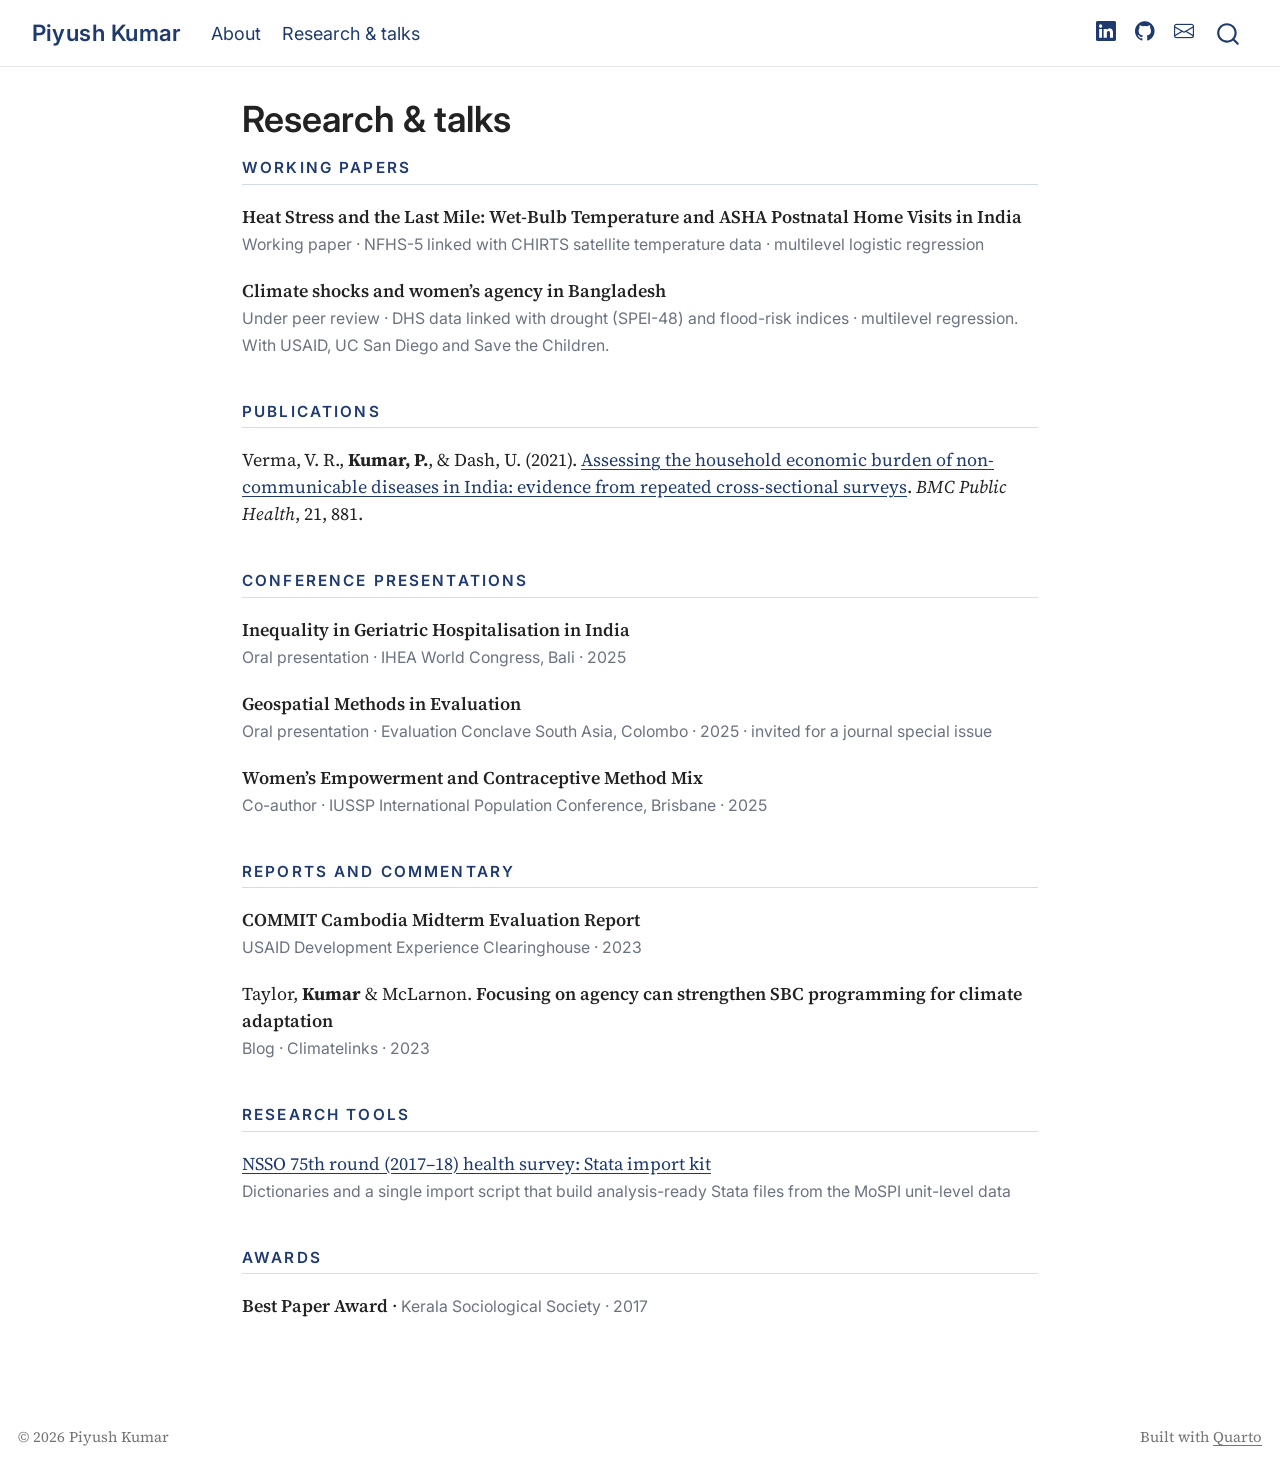
==== docs/research.html @ 0f014c09 "Initial Quarto site: About and Research & talks pages Co-Authored-By: Claude Opus 5.5 <noreply@anthr" ====
<!DOCTYPE html>
<html xmlns="http://www.w3.org/1999/xhtml" lang="en" xml:lang="en"><head>

<meta charset="utf-8">
<meta name="generator" content="quarto-1.6.40">

<meta name="viewport" content="width=device-width, initial-scale=1.0, user-scalable=yes">


<title>Research &amp; talks – Piyush Kumar</title>
<style>
code{white-space: pre-wrap;}
span.smallcaps{font-variant: small-caps;}
div.columns{display: flex; gap: min(4vw, 1.5em);}
div.column{flex: auto; overflow-x: auto;}
div.hanging-indent{margin-left: 1.5em; text-indent: -1.5em;}
ul.task-list{list-style: none;}
ul.task-list li input[type="checkbox"] {
  width: 0.8em;
  margin: 0 0.8em 0.2em -1em; /* quarto-specific, see https://github.com/quarto-dev/quarto-cli/issues/4556 */ 
  vertical-align: middle;
}
</style>


<script src="site_libs/quarto-nav/quarto-nav.js"></script>
<script src="site_libs/quarto-nav/headroom.min.js"></script>
<script src="site_libs/clipboard/clipboard.min.js"></script>
<script src="site_libs/quarto-search/autocomplete.umd.js"></script>
<script src="site_libs/quarto-search/fuse.min.js"></script>
<script src="site_libs/quarto-search/quarto-search.js"></script>
<meta name="quarto:offset" content="./">
<script src="site_libs/quarto-html/quarto.js"></script>
<script src="site_libs/quarto-html/popper.min.js"></script>
<script src="site_libs/quarto-html/tippy.umd.min.js"></script>
<script src="site_libs/quarto-html/anchor.min.js"></script>
<link href="site_libs/quarto-html/tippy.css" rel="stylesheet">
<link href="site_libs/quarto-html/quarto-syntax-highlighting-549806ee2085284f45b00abea8c6df48.css" rel="stylesheet" id="quarto-text-highlighting-styles">
<script src="site_libs/bootstrap/bootstrap.min.js"></script>
<link href="site_libs/bootstrap/bootstrap-icons.css" rel="stylesheet">
<link href="site_libs/bootstrap/bootstrap-50fe339019fc37fffc30a513ca4b3a41.min.css" rel="stylesheet" append-hash="true" id="quarto-bootstrap" data-mode="light">
<script id="quarto-search-options" type="application/json">{
  "location": "navbar",
  "copy-button": false,
  "collapse-after": 3,
  "panel-placement": "end",
  "type": "overlay",
  "limit": 50,
  "keyboard-shortcut": [
    "f",
    "/",
    "s"
  ],
  "show-item-context": false,
  "language": {
    "search-no-results-text": "No results",
    "search-matching-documents-text": "matching documents",
    "search-copy-link-title": "Copy link to search",
    "search-hide-matches-text": "Hide additional matches",
    "search-more-match-text": "more match in this document",
    "search-more-matches-text": "more matches in this document",
    "search-clear-button-title": "Clear",
    "search-text-placeholder": "",
    "search-detached-cancel-button-title": "Cancel",
    "search-submit-button-title": "Submit",
    "search-label": "Search"
  }
}</script>


</head>

<body class="nav-fixed fullcontent">

<div id="quarto-search-results"></div>
  <header id="quarto-header" class="headroom fixed-top">
    <nav class="navbar navbar-expand-lg " data-bs-theme="dark">
      <div class="navbar-container container-fluid">
      <div class="navbar-brand-container mx-auto">
    <a class="navbar-brand" href="./index.html">
    <span class="navbar-title">Piyush Kumar</span>
    </a>
  </div>
            <div id="quarto-search" class="" title="Search"></div>
          <button class="navbar-toggler" type="button" data-bs-toggle="collapse" data-bs-target="#navbarCollapse" aria-controls="navbarCollapse" role="menu" aria-expanded="false" aria-label="Toggle navigation" onclick="if (window.quartoToggleHeadroom) { window.quartoToggleHeadroom(); }">
  <span class="navbar-toggler-icon"></span>
</button>
          <div class="collapse navbar-collapse" id="navbarCollapse">
            <ul class="navbar-nav navbar-nav-scroll me-auto">
  <li class="nav-item">
    <a class="nav-link" href="./index.html"> 
<span class="menu-text">About</span></a>
  </li>  
  <li class="nav-item">
    <a class="nav-link active" href="./research.html" aria-current="page"> 
<span class="menu-text">Research &amp; talks</span></a>
  </li>  
</ul>
            <ul class="navbar-nav navbar-nav-scroll ms-auto">
  <li class="nav-item compact">
    <a class="nav-link" href="https://www.linkedin.com/in/piyush-kumar-767603223"> <i class="bi bi-linkedin" role="img" aria-label="LinkedIn">
</i> 
<span class="menu-text"></span></a>
  </li>  
  <li class="nav-item compact">
    <a class="nav-link" href="https://github.com/piyushkumar-econ"> <i class="bi bi-github" role="img" aria-label="GitHub">
</i> 
<span class="menu-text"></span></a>
  </li>  
  <li class="nav-item compact">
    <a class="nav-link" href="mailto:psh.kumar@outlook.com"> <i class="bi bi-envelope" role="img" aria-label="Email">
</i> 
<span class="menu-text"></span></a>
  </li>  
</ul>
          </div> <!-- /navcollapse -->
            <div class="quarto-navbar-tools">
</div>
      </div> <!-- /container-fluid -->
    </nav>
</header>
<!-- content -->
<div id="quarto-content" class="quarto-container page-columns page-rows-contents page-layout-article page-navbar">
<!-- sidebar -->
<!-- margin-sidebar -->
    
<!-- main -->
<main class="content" id="quarto-document-content">

<header id="title-block-header" class="quarto-title-block default">
<div class="quarto-title">
<h1 class="title">Research &amp; talks</h1>
</div>



<div class="quarto-title-meta">

    
  
    
  </div>
  


</header>


<section id="working-papers" class="level2">
<h2 class="anchored" data-anchor-id="working-papers">Working papers</h2>
<div class="item">
<p><span class="title">Heat Stress and the Last Mile: Wet-Bulb Temperature and ASHA Postnatal Home Visits in India</span><br> <span class="meta">Working paper · NFHS-5 linked with CHIRTS satellite temperature data · multilevel logistic regression</span></p>
</div>
<div class="item">
<p><span class="title">Climate shocks and women’s agency in Bangladesh</span><br> <span class="meta">Under peer review · DHS data linked with drought (SPEI-48) and flood-risk indices · multilevel regression. With USAID, UC San Diego and Save the Children.</span></p>
</div>
</section>
<section id="publications" class="level2">
<h2 class="anchored" data-anchor-id="publications">Publications</h2>
<div class="item">
<p>Verma, V. R., <strong>Kumar, P.</strong>, &amp; Dash, U. (2021). <a href="https://doi.org/10.1186/s12889-021-10828-3">Assessing the household economic burden of non-communicable diseases in India: evidence from repeated cross-sectional surveys</a>. <em>BMC Public Health</em>, 21, 881.</p>
</div>
</section>
<section id="conference-presentations" class="level2">
<h2 class="anchored" data-anchor-id="conference-presentations">Conference presentations</h2>
<div class="item">
<p><span class="title">Inequality in Geriatric Hospitalisation in India</span><br> <span class="meta">Oral presentation · IHEA World Congress, Bali · 2025</span></p>
</div>
<div class="item">
<p><span class="title">Geospatial Methods in Evaluation</span><br> <span class="meta">Oral presentation · Evaluation Conclave South Asia, Colombo · 2025 · invited for a journal special issue</span></p>
</div>
<div class="item">
<p><span class="title">Women’s Empowerment and Contraceptive Method Mix</span><br> <span class="meta">Co-author · IUSSP International Population Conference, Brisbane · 2025</span></p>
</div>
</section>
<section id="reports-and-commentary" class="level2">
<h2 class="anchored" data-anchor-id="reports-and-commentary">Reports and commentary</h2>
<div class="item">
<p><span class="title">COMMIT Cambodia Midterm Evaluation Report</span><br> <span class="meta">USAID Development Experience Clearinghouse · 2023</span></p>
</div>
<div class="item">
<p>Taylor, <strong>Kumar</strong> &amp; McLarnon. <span class="title">Focusing on agency can strengthen SBC programming for climate adaptation</span><br> <span class="meta">Blog · Climatelinks · 2023</span></p>
</div>
</section>
<section id="research-tools" class="level2">
<h2 class="anchored" data-anchor-id="research-tools">Research tools</h2>
<div class="item">
<p><a href="https://github.com/piyushkumar-econ">NSSO 75th round (2017–18) health survey: Stata import kit</a><br> <span class="meta">Dictionaries and a single import script that build analysis-ready Stata files from the MoSPI unit-level data</span></p>
</div>
</section>
<section id="awards" class="level2">
<h2 class="anchored" data-anchor-id="awards">Awards</h2>
<div class="item">
<p><span class="title">Best Paper Award</span> · <span class="meta">Kerala Sociological Society · 2017</span></p>
</div>


</section>

</main> <!-- /main -->
<script id="quarto-html-after-body" type="application/javascript">
window.document.addEventListener("DOMContentLoaded", function (event) {
  const toggleBodyColorMode = (bsSheetEl) => {
    const mode = bsSheetEl.getAttribute("data-mode");
    const bodyEl = window.document.querySelector("body");
    if (mode === "dark") {
      bodyEl.classList.add("quarto-dark");
      bodyEl.classList.remove("quarto-light");
    } else {
      bodyEl.classList.add("quarto-light");
      bodyEl.classList.remove("quarto-dark");
    }
  }
  const toggleBodyColorPrimary = () => {
    const bsSheetEl = window.document.querySelector("link#quarto-bootstrap");
    if (bsSheetEl) {
      toggleBodyColorMode(bsSheetEl);
    }
  }
  toggleBodyColorPrimary();  
  const icon = "";
  const anchorJS = new window.AnchorJS();
  anchorJS.options = {
    placement: 'right',
    icon: icon
  };
  anchorJS.add('.anchored');
  const isCodeAnnotation = (el) => {
    for (const clz of el.classList) {
      if (clz.startsWith('code-annotation-')) {                     
        return true;
      }
    }
    return false;
  }
  const onCopySuccess = function(e) {
    // button target
    const button = e.trigger;
    // don't keep focus
    button.blur();
    // flash "checked"
    button.classList.add('code-copy-button-checked');
    var currentTitle = button.getAttribute("title");
    button.setAttribute("title", "Copied!");
    let tooltip;
    if (window.bootstrap) {
      button.setAttribute("data-bs-toggle", "tooltip");
      button.setAttribute("data-bs-placement", "left");
      button.setAttribute("data-bs-title", "Copied!");
      tooltip = new bootstrap.Tooltip(button, 
        { trigger: "manual", 
          customClass: "code-copy-button-tooltip",
          offset: [0, -8]});
      tooltip.show();    
    }
    setTimeout(function() {
      if (tooltip) {
        tooltip.hide();
        button.removeAttribute("data-bs-title");
        button.removeAttribute("data-bs-toggle");
        button.removeAttribute("data-bs-placement");
      }
      button.setAttribute("title", currentTitle);
      button.classList.remove('code-copy-button-checked');
    }, 1000);
    // clear code selection
    e.clearSelection();
  }
  const getTextToCopy = function(trigger) {
      const codeEl = trigger.previousElementSibling.cloneNode(true);
      for (const childEl of codeEl.children) {
        if (isCodeAnnotation(childEl)) {
          childEl.remove();
        }
      }
      return codeEl.innerText;
  }
  const clipboard = new window.ClipboardJS('.code-copy-button:not([data-in-quarto-modal])', {
    text: getTextToCopy
  });
  clipboard.on('success', onCopySuccess);
  if (window.document.getElementById('quarto-embedded-source-code-modal')) {
    const clipboardModal = new window.ClipboardJS('.code-copy-button[data-in-quarto-modal]', {
      text: getTextToCopy,
      container: window.document.getElementById('quarto-embedded-source-code-modal')
    });
    clipboardModal.on('success', onCopySuccess);
  }
    var localhostRegex = new RegExp(/^(?:http|https):\/\/localhost\:?[0-9]*\//);
    var mailtoRegex = new RegExp(/^mailto:/);
      var filterRegex = new RegExp("https:\/\/piyushkumar-econ\.github\.io");
    var isInternal = (href) => {
        return filterRegex.test(href) || localhostRegex.test(href) || mailtoRegex.test(href);
    }
    // Inspect non-navigation links and adorn them if external
 	var links = window.document.querySelectorAll('a[href]:not(.nav-link):not(.navbar-brand):not(.toc-action):not(.sidebar-link):not(.sidebar-item-toggle):not(.pagination-link):not(.no-external):not([aria-hidden]):not(.dropdown-item):not(.quarto-navigation-tool):not(.about-link)');
    for (var i=0; i<links.length; i++) {
      const link = links[i];
      if (!isInternal(link.href)) {
        // undo the damage that might have been done by quarto-nav.js in the case of
        // links that we want to consider external
        if (link.dataset.originalHref !== undefined) {
          link.href = link.dataset.originalHref;
        }
      }
    }
  function tippyHover(el, contentFn, onTriggerFn, onUntriggerFn) {
    const config = {
      allowHTML: true,
      maxWidth: 500,
      delay: 100,
      arrow: false,
      appendTo: function(el) {
          return el.parentElement;
      },
      interactive: true,
      interactiveBorder: 10,
      theme: 'quarto',
      placement: 'bottom-start',
    };
    if (contentFn) {
      config.content = contentFn;
    }
    if (onTriggerFn) {
      config.onTrigger = onTriggerFn;
    }
    if (onUntriggerFn) {
      config.onUntrigger = onUntriggerFn;
    }
    window.tippy(el, config); 
  }
  const noterefs = window.document.querySelectorAll('a[role="doc-noteref"]');
  for (var i=0; i<noterefs.length; i++) {
    const ref = noterefs[i];
    tippyHover(ref, function() {
      // use id or data attribute instead here
      let href = ref.getAttribute('data-footnote-href') || ref.getAttribute('href');
      try { href = new URL(href).hash; } catch {}
      const id = href.replace(/^#\/?/, "");
      const note = window.document.getElementById(id);
      if (note) {
        return note.innerHTML;
      } else {
        return "";
      }
    });
  }
  const xrefs = window.document.querySelectorAll('a.quarto-xref');
  const processXRef = (id, note) => {
    // Strip column container classes
    const stripColumnClz = (el) => {
      el.classList.remove("page-full", "page-columns");
      if (el.children) {
        for (const child of el.children) {
          stripColumnClz(child);
        }
      }
    }
    stripColumnClz(note)
    if (id === null || id.startsWith('sec-')) {
      // Special case sections, only their first couple elements
      const container = document.createElement("div");
      if (note.children && note.children.length > 2) {
        container.appendChild(note.children[0].cloneNode(true));
        for (let i = 1; i < note.children.length; i++) {
          const child = note.children[i];
          if (child.tagName === "P" && child.innerText === "") {
            continue;
          } else {
            container.appendChild(child.cloneNode(true));
            break;
          }
        }
        if (window.Quarto?.typesetMath) {
          window.Quarto.typesetMath(container);
        }
        return container.innerHTML
      } else {
        if (window.Quarto?.typesetMath) {
          window.Quarto.typesetMath(note);
        }
        return note.innerHTML;
      }
    } else {
      // Remove any anchor links if they are present
      const anchorLink = note.querySelector('a.anchorjs-link');
      if (anchorLink) {
        anchorLink.remove();
      }
      if (window.Quarto?.typesetMath) {
        window.Quarto.typesetMath(note);
      }
      if (note.classList.contains("callout")) {
        return note.outerHTML;
      } else {
        return note.innerHTML;
      }
    }
  }
  for (var i=0; i<xrefs.length; i++) {
    const xref = xrefs[i];
    tippyHover(xref, undefined, function(instance) {
      instance.disable();
      let url = xref.getAttribute('href');
      let hash = undefined; 
      if (url.startsWith('#')) {
        hash = url;
      } else {
        try { hash = new URL(url).hash; } catch {}
      }
      if (hash) {
        const id = hash.replace(/^#\/?/, "");
        const note = window.document.getElementById(id);
        if (note !== null) {
          try {
            const html = processXRef(id, note.cloneNode(true));
            instance.setContent(html);
          } finally {
            instance.enable();
            instance.show();
          }
        } else {
          // See if we can fetch this
          fetch(url.split('#')[0])
          .then(res => res.text())
          .then(html => {
            const parser = new DOMParser();
            const htmlDoc = parser.parseFromString(html, "text/html");
            const note = htmlDoc.getElementById(id);
            if (note !== null) {
              const html = processXRef(id, note);
              instance.setContent(html);
            } 
          }).finally(() => {
            instance.enable();
            instance.show();
          });
        }
      } else {
        // See if we can fetch a full url (with no hash to target)
        // This is a special case and we should probably do some content thinning / targeting
        fetch(url)
        .then(res => res.text())
        .then(html => {
          const parser = new DOMParser();
          const htmlDoc = parser.parseFromString(html, "text/html");
          const note = htmlDoc.querySelector('main.content');
          if (note !== null) {
            // This should only happen for chapter cross references
            // (since there is no id in the URL)
            // remove the first header
            if (note.children.length > 0 && note.children[0].tagName === "HEADER") {
              note.children[0].remove();
            }
            const html = processXRef(null, note);
            instance.setContent(html);
          } 
        }).finally(() => {
          instance.enable();
          instance.show();
        });
      }
    }, function(instance) {
    });
  }
      let selectedAnnoteEl;
      const selectorForAnnotation = ( cell, annotation) => {
        let cellAttr = 'data-code-cell="' + cell + '"';
        let lineAttr = 'data-code-annotation="' +  annotation + '"';
        const selector = 'span[' + cellAttr + '][' + lineAttr + ']';
        return selector;
      }
      const selectCodeLines = (annoteEl) => {
        const doc = window.document;
        const targetCell = annoteEl.getAttribute("data-target-cell");
        const targetAnnotation = annoteEl.getAttribute("data-target-annotation");
        const annoteSpan = window.document.querySelector(selectorForAnnotation(targetCell, targetAnnotation));
        const lines = annoteSpan.getAttribute("data-code-lines").split(",");
        const lineIds = lines.map((line) => {
          return targetCell + "-" + line;
        })
        let top = null;
        let height = null;
        let parent = null;
        if (lineIds.length > 0) {
            //compute the position of the single el (top and bottom and make a div)
            const el = window.document.getElementById(lineIds[0]);
            top = el.offsetTop;
            height = el.offsetHeight;
            parent = el.parentElement.parentElement;
          if (lineIds.length > 1) {
            const lastEl = window.document.getElementById(lineIds[lineIds.length - 1]);
            const bottom = lastEl.offsetTop + lastEl.offsetHeight;
            height = bottom - top;
          }
          if (top !== null && height !== null && parent !== null) {
            // cook up a div (if necessary) and position it 
            let div = window.document.getElementById("code-annotation-line-highlight");
            if (div === null) {
              div = window.document.createElement("div");
              div.setAttribute("id", "code-annotation-line-highlight");
              div.style.position = 'absolute';
              parent.appendChild(div);
            }
            div.style.top = top - 2 + "px";
            div.style.height = height + 4 + "px";
            div.style.left = 0;
            let gutterDiv = window.document.getElementById("code-annotation-line-highlight-gutter");
            if (gutterDiv === null) {
              gutterDiv = window.document.createElement("div");
              gutterDiv.setAttribute("id", "code-annotation-line-highlight-gutter");
              gutterDiv.style.position = 'absolute';
              const codeCell = window.document.getElementById(targetCell);
              const gutter = codeCell.querySelector('.code-annotation-gutter');
              gutter.appendChild(gutterDiv);
            }
            gutterDiv.style.top = top - 2 + "px";
            gutterDiv.style.height = height + 4 + "px";
          }
          selectedAnnoteEl = annoteEl;
        }
      };
      const unselectCodeLines = () => {
        const elementsIds = ["code-annotation-line-highlight", "code-annotation-line-highlight-gutter"];
        elementsIds.forEach((elId) => {
          const div = window.document.getElementById(elId);
          if (div) {
            div.remove();
          }
        });
        selectedAnnoteEl = undefined;
      };
        // Handle positioning of the toggle
    window.addEventListener(
      "resize",
      throttle(() => {
        elRect = undefined;
        if (selectedAnnoteEl) {
          selectCodeLines(selectedAnnoteEl);
        }
      }, 10)
    );
    function throttle(fn, ms) {
    let throttle = false;
    let timer;
      return (...args) => {
        if(!throttle) { // first call gets through
            fn.apply(this, args);
            throttle = true;
        } else { // all the others get throttled
            if(timer) clearTimeout(timer); // cancel #2
            timer = setTimeout(() => {
              fn.apply(this, args);
              timer = throttle = false;
            }, ms);
        }
      };
    }
      // Attach click handler to the DT
      const annoteDls = window.document.querySelectorAll('dt[data-target-cell]');
      for (const annoteDlNode of annoteDls) {
        annoteDlNode.addEventListener('click', (event) => {
          const clickedEl = event.target;
          if (clickedEl !== selectedAnnoteEl) {
            unselectCodeLines();
            const activeEl = window.document.querySelector('dt[data-target-cell].code-annotation-active');
            if (activeEl) {
              activeEl.classList.remove('code-annotation-active');
            }
            selectCodeLines(clickedEl);
            clickedEl.classList.add('code-annotation-active');
          } else {
            // Unselect the line
            unselectCodeLines();
            clickedEl.classList.remove('code-annotation-active');
          }
        });
      }
  const findCites = (el) => {
    const parentEl = el.parentElement;
    if (parentEl) {
      const cites = parentEl.dataset.cites;
      if (cites) {
        return {
          el,
          cites: cites.split(' ')
        };
      } else {
        return findCites(el.parentElement)
      }
    } else {
      return undefined;
    }
  };
  var bibliorefs = window.document.querySelectorAll('a[role="doc-biblioref"]');
  for (var i=0; i<bibliorefs.length; i++) {
    const ref = bibliorefs[i];
    const citeInfo = findCites(ref);
    if (citeInfo) {
      tippyHover(citeInfo.el, function() {
        var popup = window.document.createElement('div');
        citeInfo.cites.forEach(function(cite) {
          var citeDiv = window.document.createElement('div');
          citeDiv.classList.add('hanging-indent');
          citeDiv.classList.add('csl-entry');
          var biblioDiv = window.document.getElementById('ref-' + cite);
          if (biblioDiv) {
            citeDiv.innerHTML = biblioDiv.innerHTML;
          }
          popup.appendChild(citeDiv);
        });
        return popup.innerHTML;
      });
    }
  }
});
</script>
</div> <!-- /content -->
<footer class="footer">
  <div class="nav-footer">
    <div class="nav-footer-left">
<p>© 2026 Piyush Kumar</p>
</div>   
    <div class="nav-footer-center">
      &nbsp;
    </div>
    <div class="nav-footer-right">
<p>Built with <a href="https://quarto.org">Quarto</a></p>
</div>
  </div>
</footer>




</body></html>
---- docs/site_libs/quarto-html/tippy.css ----
.tippy-box[data-animation=fade][data-state=hidden]{opacity:0}[data-tippy-root]{max-width:calc(100vw - 10px)}.tippy-box{position:relative;background-color:#333;color:#fff;border-radius:4px;font-size:14px;line-height:1.4;white-space:normal;outline:0;transition-property:transform,visibility,opacity}.tippy-box[data-placement^=top]>.tippy-arrow{bottom:0}.tippy-box[data-placement^=top]>.tippy-arrow:before{bottom:-7px;left:0;border-width:8px 8px 0;border-top-color:initial;transform-origin:center top}.tippy-box[data-placement^=bottom]>.tippy-arrow{top:0}.tippy-box[data-placement^=bottom]>.tippy-arrow:before{top:-7px;left:0;border-width:0 8px 8px;border-bottom-color:initial;transform-origin:center bottom}.tippy-box[data-placement^=left]>.tippy-arrow{right:0}.tippy-box[data-placement^=left]>.tippy-arrow:before{border-width:8px 0 8px 8px;border-left-color:initial;right:-7px;transform-origin:center left}.tippy-box[data-placement^=right]>.tippy-arrow{left:0}.tippy-box[data-placement^=right]>.tippy-arrow:before{left:-7px;border-width:8px 8px 8px 0;border-right-color:initial;transform-origin:center right}.tippy-box[data-inertia][data-state=visible]{transition-timing-function:cubic-bezier(.54,1.5,.38,1.11)}.tippy-arrow{width:16px;height:16px;color:#333}.tippy-arrow:before{content:"";position:absolute;border-color:transparent;border-style:solid}.tippy-content{position:relative;padding:5px 9px;z-index:1}
---- docs/site_libs/quarto-html/quarto-syntax-highlighting-549806ee2085284f45b00abea8c6df48.css ----
/* quarto syntax highlight colors */
:root {
  --quarto-hl-ot-color: #003B4F;
  --quarto-hl-at-color: #657422;
  --quarto-hl-ss-color: #20794D;
  --quarto-hl-an-color: #5E5E5E;
  --quarto-hl-fu-color: #4758AB;
  --quarto-hl-st-color: #20794D;
  --quarto-hl-cf-color: #003B4F;
  --quarto-hl-op-color: #5E5E5E;
  --quarto-hl-er-color: #AD0000;
  --quarto-hl-bn-color: #AD0000;
  --quarto-hl-al-color: #AD0000;
  --quarto-hl-va-color: #111111;
  --quarto-hl-bu-color: inherit;
  --quarto-hl-ex-color: inherit;
  --quarto-hl-pp-color: #AD0000;
  --quarto-hl-in-color: #5E5E5E;
  --quarto-hl-vs-color: #20794D;
  --quarto-hl-wa-color: #5E5E5E;
  --quarto-hl-do-color: #5E5E5E;
  --quarto-hl-im-color: #00769E;
  --quarto-hl-ch-color: #20794D;
  --quarto-hl-dt-color: #AD0000;
  --quarto-hl-fl-color: #AD0000;
  --quarto-hl-co-color: #5E5E5E;
  --quarto-hl-cv-color: #5E5E5E;
  --quarto-hl-cn-color: #8f5902;
  --quarto-hl-sc-color: #5E5E5E;
  --quarto-hl-dv-color: #AD0000;
  --quarto-hl-kw-color: #003B4F;
}

/* other quarto variables */
:root {
  --quarto-font-monospace: SFMono-Regular, Menlo, Monaco, Consolas, "Liberation Mono", "Courier New", monospace;
}

pre > code.sourceCode > span {
  color: #003B4F;
}

code span {
  color: #003B4F;
}

code.sourceCode > span {
  color: #003B4F;
}

div.sourceCode,
div.sourceCode pre.sourceCode {
  color: #003B4F;
}

code span.ot {
  color: #003B4F;
  font-style: inherit;
}

code span.at {
  color: #657422;
  font-style: inherit;
}

code span.ss {
  color: #20794D;
  font-style: inherit;
}

code span.an {
  color: #5E5E5E;
  font-style: inherit;
}

code span.fu {
  color: #4758AB;
  font-style: inherit;
}

code span.st {
  color: #20794D;
  font-style: inherit;
}

code span.cf {
  color: #003B4F;
  font-weight: bold;
  font-style: inherit;
}

code span.op {
  color: #5E5E5E;
  font-style: inherit;
}

code span.er {
  color: #AD0000;
  font-style: inherit;
}

code span.bn {
  color: #AD0000;
  font-style: inherit;
}

code span.al {
  color: #AD0000;
  font-style: inherit;
}

code span.va {
  color: #111111;
  font-style: inherit;
}

code span.bu {
  font-style: inherit;
}

code span.ex {
  font-style: inherit;
}

code span.pp {
  color: #AD0000;
  font-style: inherit;
}

code span.in {
  color: #5E5E5E;
  font-style: inherit;
}

code span.vs {
  color: #20794D;
  font-style: inherit;
}

code span.wa {
  color: #5E5E5E;
  font-style: italic;
}

code span.do {
  color: #5E5E5E;
  font-style: italic;
}

code span.im {
  color: #00769E;
  font-style: inherit;
}

code span.ch {
  color: #20794D;
  font-style: inherit;
}

code span.dt {
  color: #AD0000;
  font-style: inherit;
}

code span.fl {
  color: #AD0000;
  font-style: inherit;
}

code span.co {
  color: #5E5E5E;
  font-style: inherit;
}

code span.cv {
  color: #5E5E5E;
  font-style: italic;
}

code span.cn {
  color: #8f5902;
  font-style: inherit;
}

code span.sc {
  color: #5E5E5E;
  font-style: inherit;
}

code span.dv {
  color: #AD0000;
  font-style: inherit;
}

code span.kw {
  color: #003B4F;
  font-weight: bold;
  font-style: inherit;
}

.prevent-inlining {
  content: "</";
}

/*# sourceMappingURL=ae99138f4fbc2fb4c9f5e5cd69c22459.css.map */
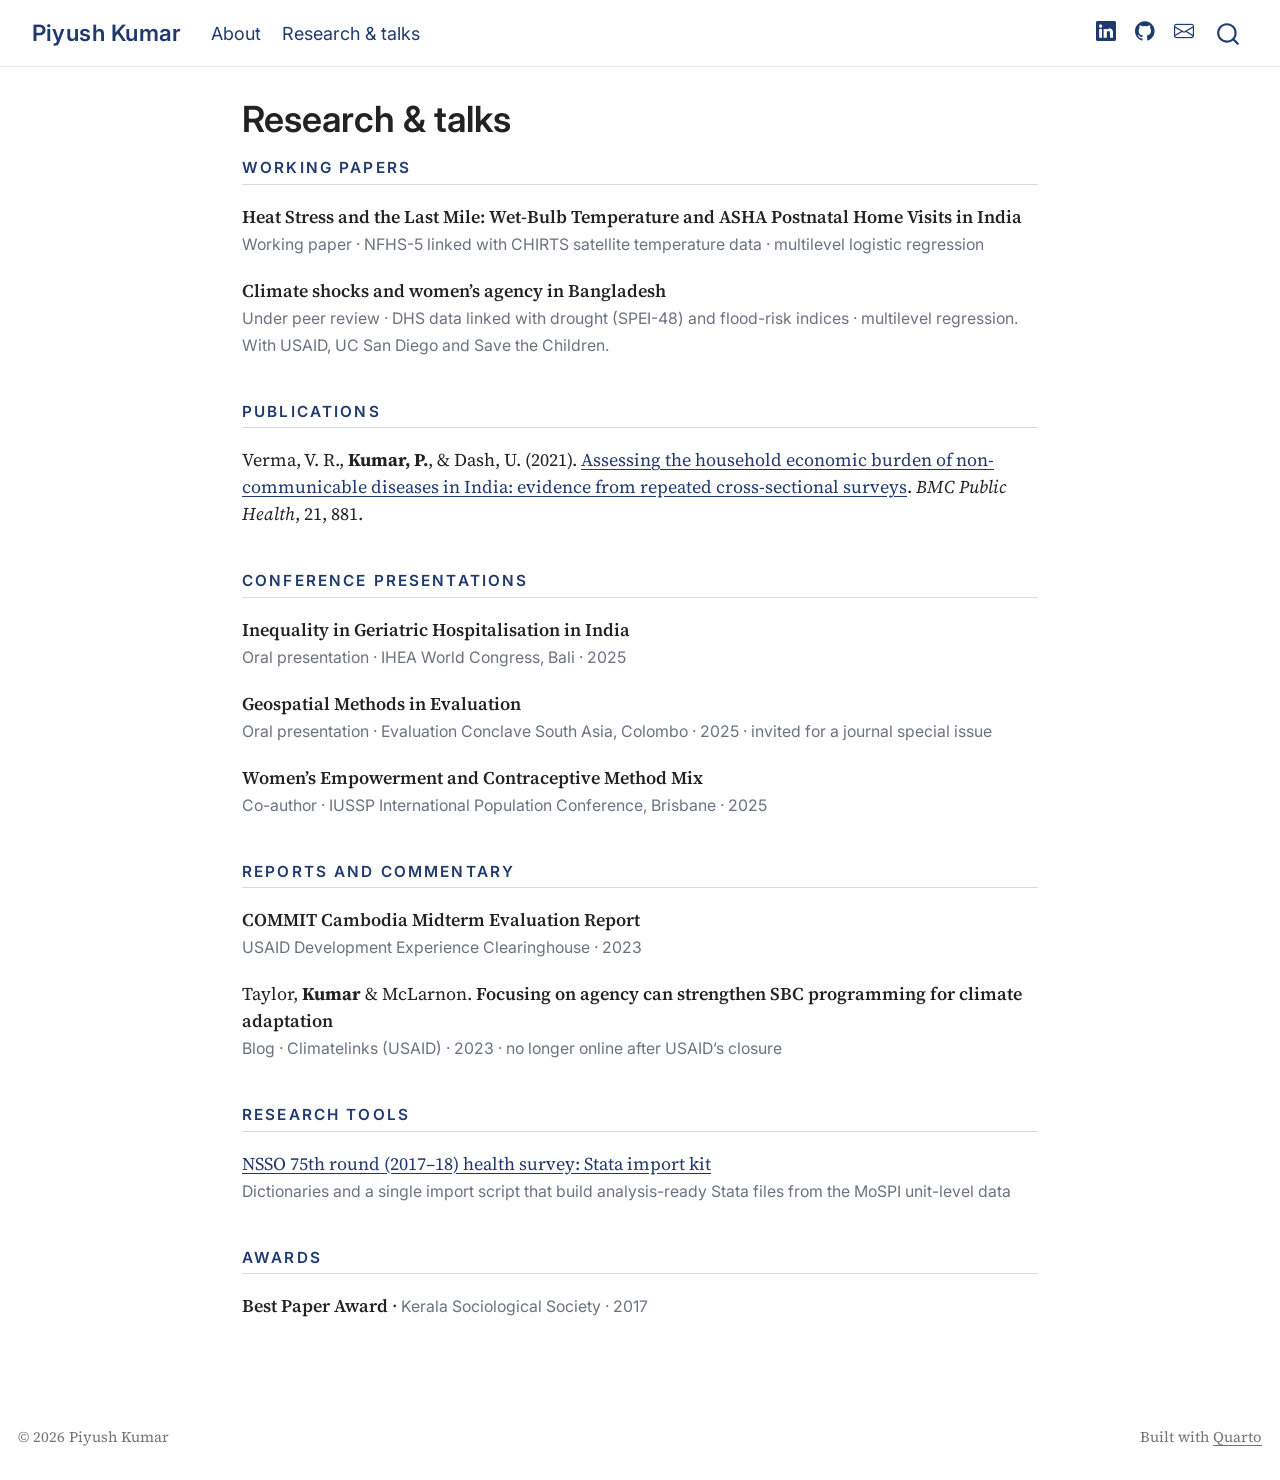
==== commit 8d4db829: "Correct Sambodhi dates and note Climatelinks takedown Co-Authored-By: Claude Opus 5.5 <noreply@anthr" ====
--- a/docs/research.html
+++ b/docs/research.html
@@ -179,7 +179,7 @@
 <p><span class="title">COMMIT Cambodia Midterm Evaluation Report</span><br> <span class="meta">USAID Development Experience Clearinghouse · 2023</span></p>
 </div>
 <div class="item">
-<p>Taylor, <strong>Kumar</strong> &amp; McLarnon. <span class="title">Focusing on agency can strengthen SBC programming for climate adaptation</span><br> <span class="meta">Blog · Climatelinks · 2023</span></p>
+<p>Taylor, <strong>Kumar</strong> &amp; McLarnon. <span class="title">Focusing on agency can strengthen SBC programming for climate adaptation</span><br> <span class="meta">Blog · Climatelinks (USAID) · 2023 · no longer online after USAID’s closure</span></p>
 </div>
 </section>
 <section id="research-tools" class="level2">
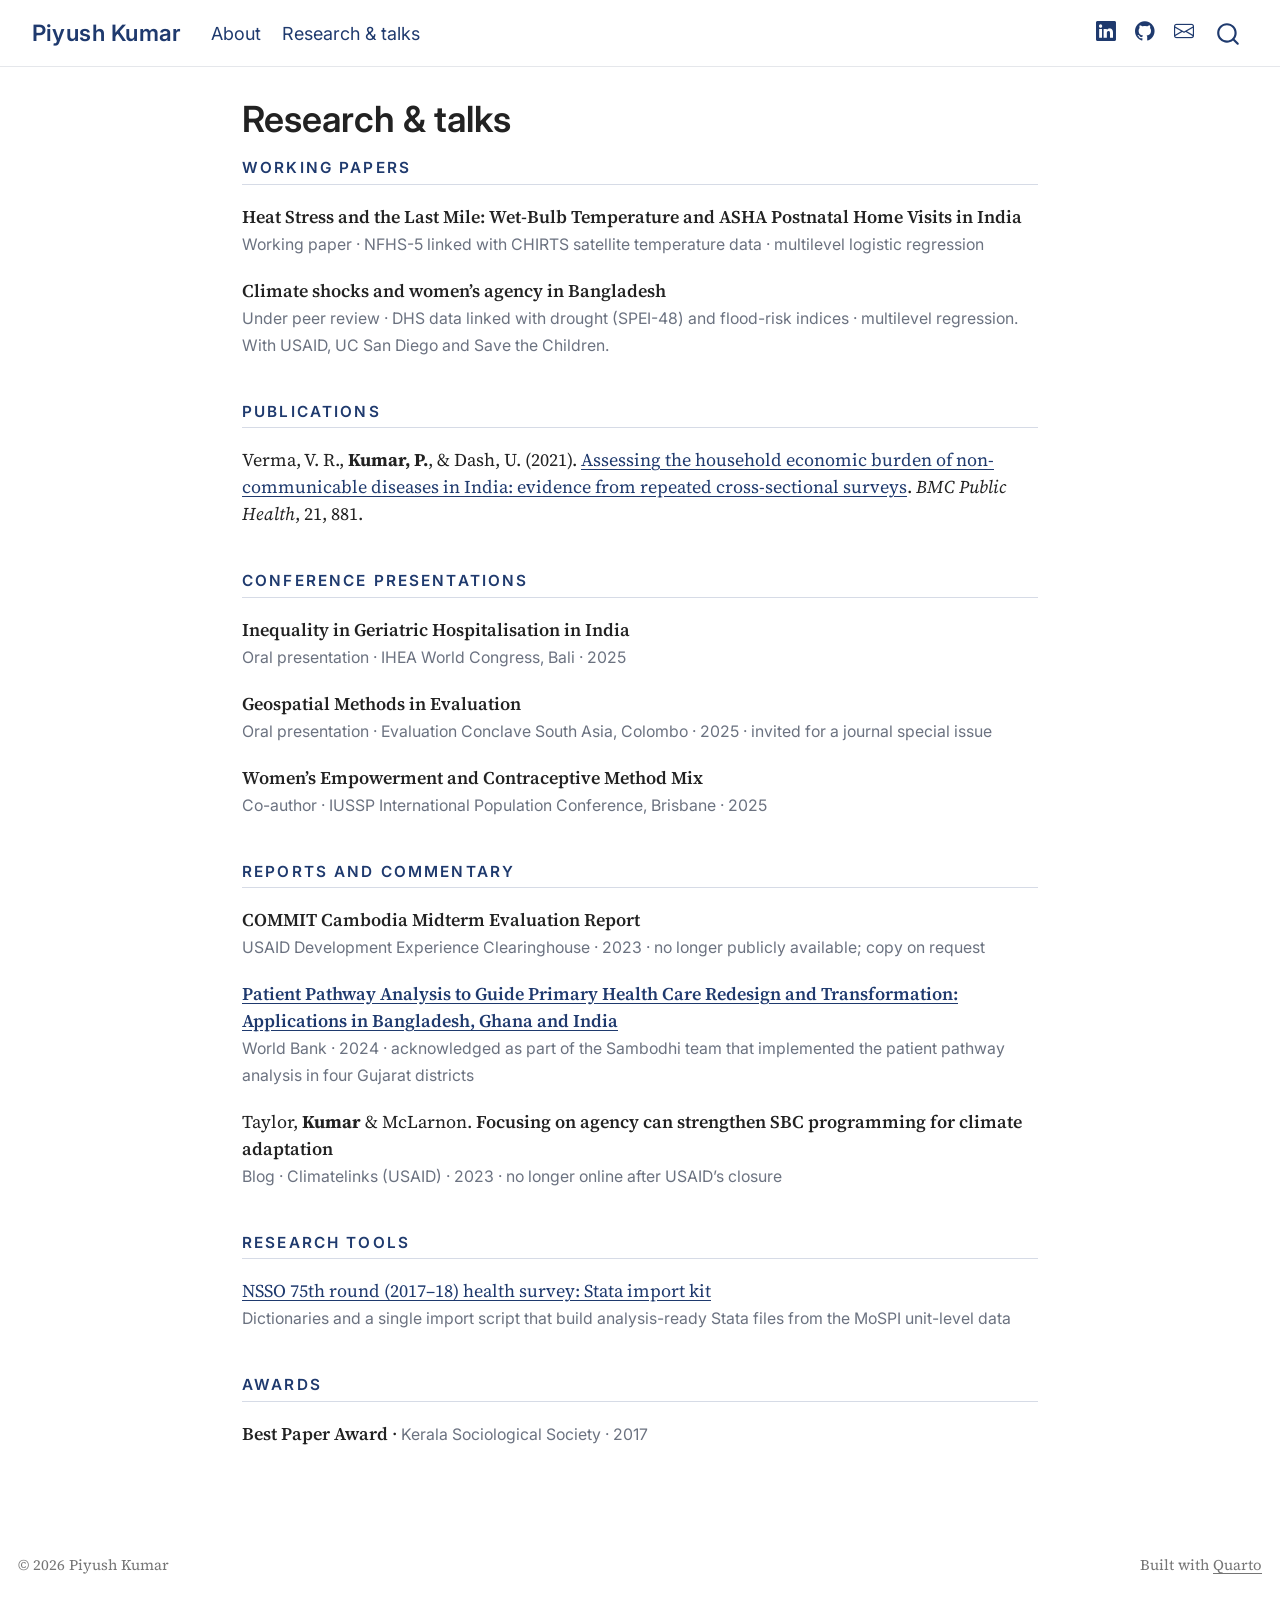
==== commit d566e2ef: "Add World Bank PPA report; mark COMMIT report as copy on request Co-Authored-By: Claude Opus 5.5 <no" ====
--- a/docs/research.html
+++ b/docs/research.html
@@ -176,7 +176,10 @@
 <section id="reports-and-commentary" class="level2">
 <h2 class="anchored" data-anchor-id="reports-and-commentary">Reports and commentary</h2>
 <div class="item">
-<p><span class="title">COMMIT Cambodia Midterm Evaluation Report</span><br> <span class="meta">USAID Development Experience Clearinghouse · 2023</span></p>
+<p><span class="title">COMMIT Cambodia Midterm Evaluation Report</span><br> <span class="meta">USAID Development Experience Clearinghouse · 2023 · no longer publicly available; copy on request</span></p>
+</div>
+<div class="item">
+<p><a href="https://documents.worldbank.org/en/publication/documents-reports/documentdetail/099051625165019870" class="title">Patient Pathway Analysis to Guide Primary Health Care Redesign and Transformation: Applications in Bangladesh, Ghana and India</a><br> <span class="meta">World Bank · 2024 · acknowledged as part of the Sambodhi team that implemented the patient pathway analysis in four Gujarat districts</span></p>
 </div>
 <div class="item">
 <p>Taylor, <strong>Kumar</strong> &amp; McLarnon. <span class="title">Focusing on agency can strengthen SBC programming for climate adaptation</span><br> <span class="meta">Blog · Climatelinks (USAID) · 2023 · no longer online after USAID’s closure</span></p>
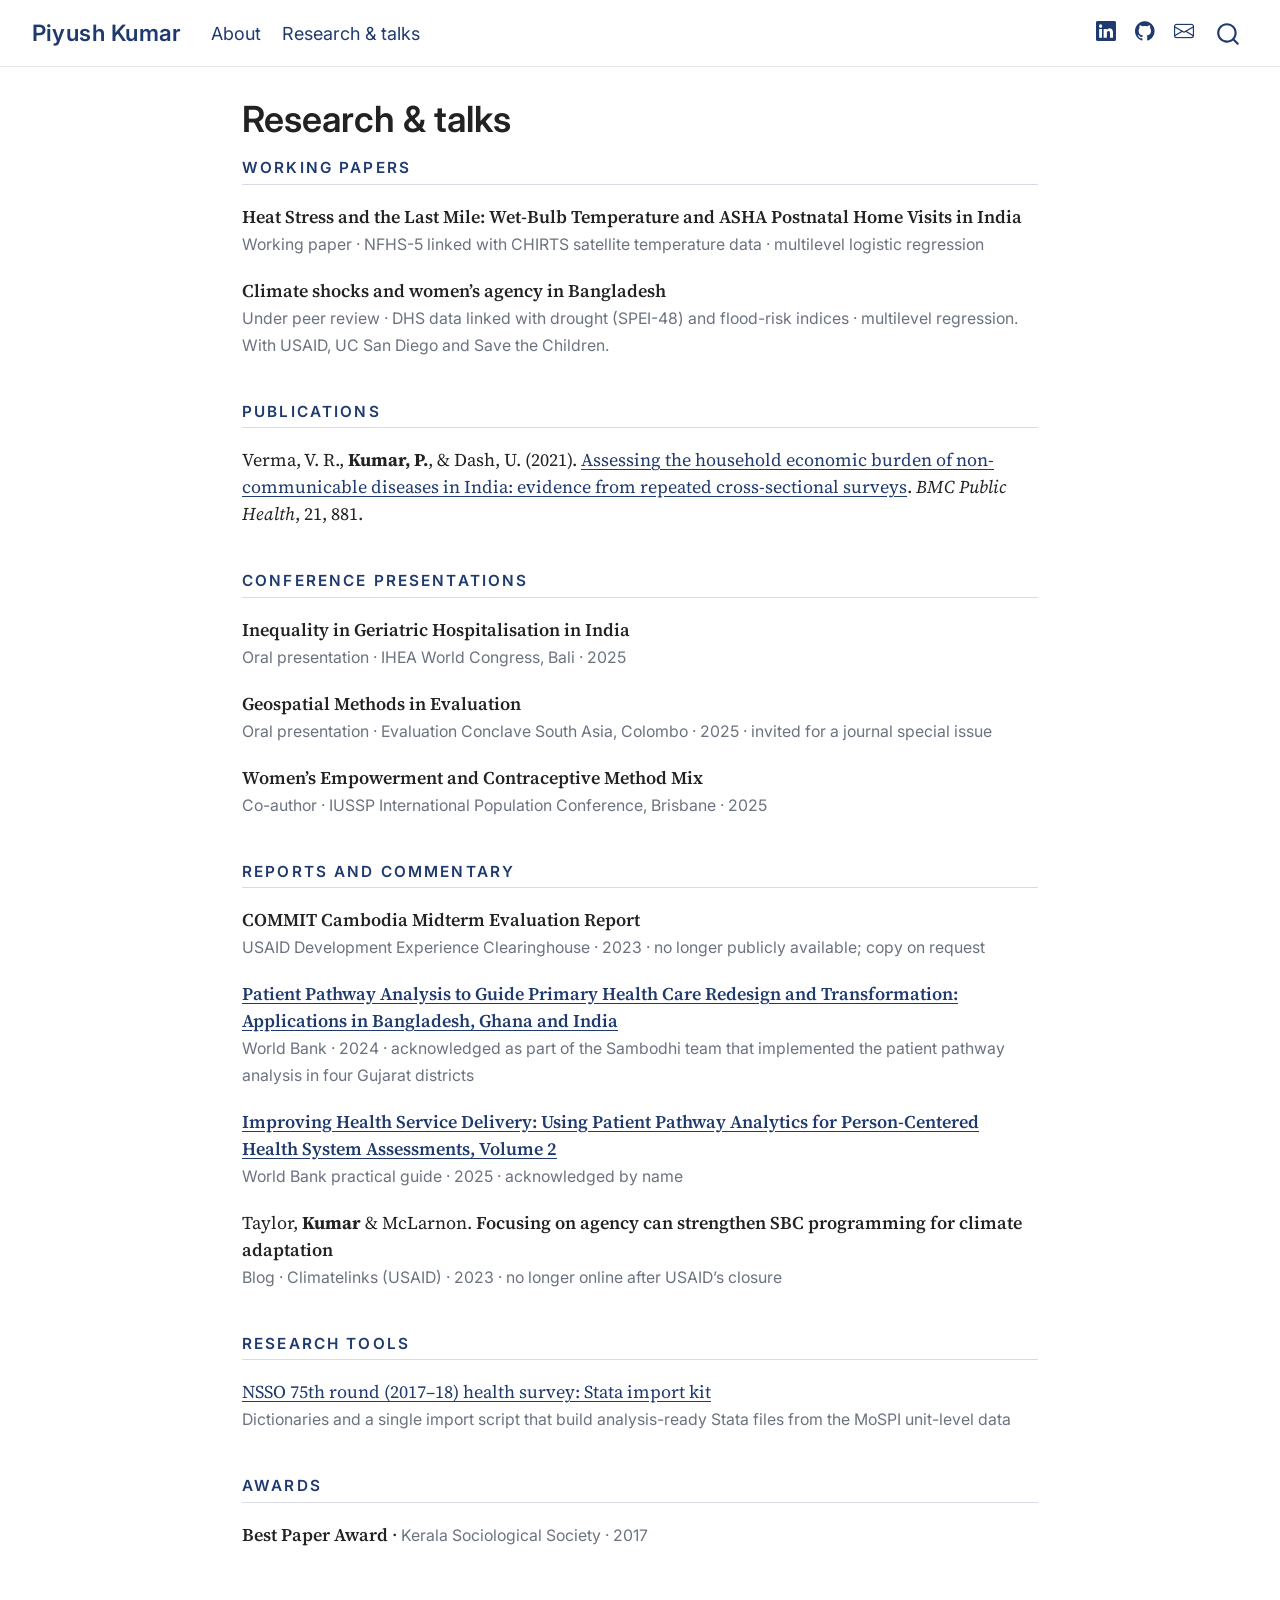
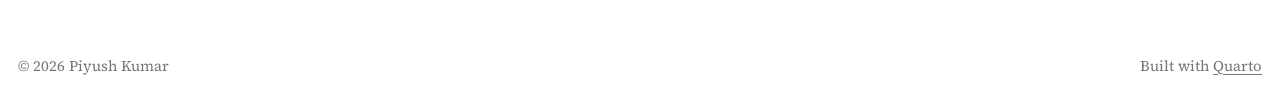
==== commit 3a53249a: "Add World Bank PPA guide (Vol. 2) acknowledgement Co-Authored-By: Claude Opus 5.5 <noreply@anthropic" ====
--- a/docs/research.html
+++ b/docs/research.html
@@ -180,6 +180,9 @@
 </div>
 <div class="item">
 <p><a href="https://documents.worldbank.org/en/publication/documents-reports/documentdetail/099051625165019870" class="title">Patient Pathway Analysis to Guide Primary Health Care Redesign and Transformation: Applications in Bangladesh, Ghana and India</a><br> <span class="meta">World Bank · 2024 · acknowledged as part of the Sambodhi team that implemented the patient pathway analysis in four Gujarat districts</span></p>
+</div>
+<div class="item">
+<p><a href="https://hdl.handle.net/10986/43328" class="title">Improving Health Service Delivery: Using Patient Pathway Analytics for Person-Centered Health System Assessments, Volume 2</a><br> <span class="meta">World Bank practical guide · 2025 · acknowledged by name</span></p>
 </div>
 <div class="item">
 <p>Taylor, <strong>Kumar</strong> &amp; McLarnon. <span class="title">Focusing on agency can strengthen SBC programming for climate adaptation</span><br> <span class="meta">Blog · Climatelinks (USAID) · 2023 · no longer online after USAID’s closure</span></p>
